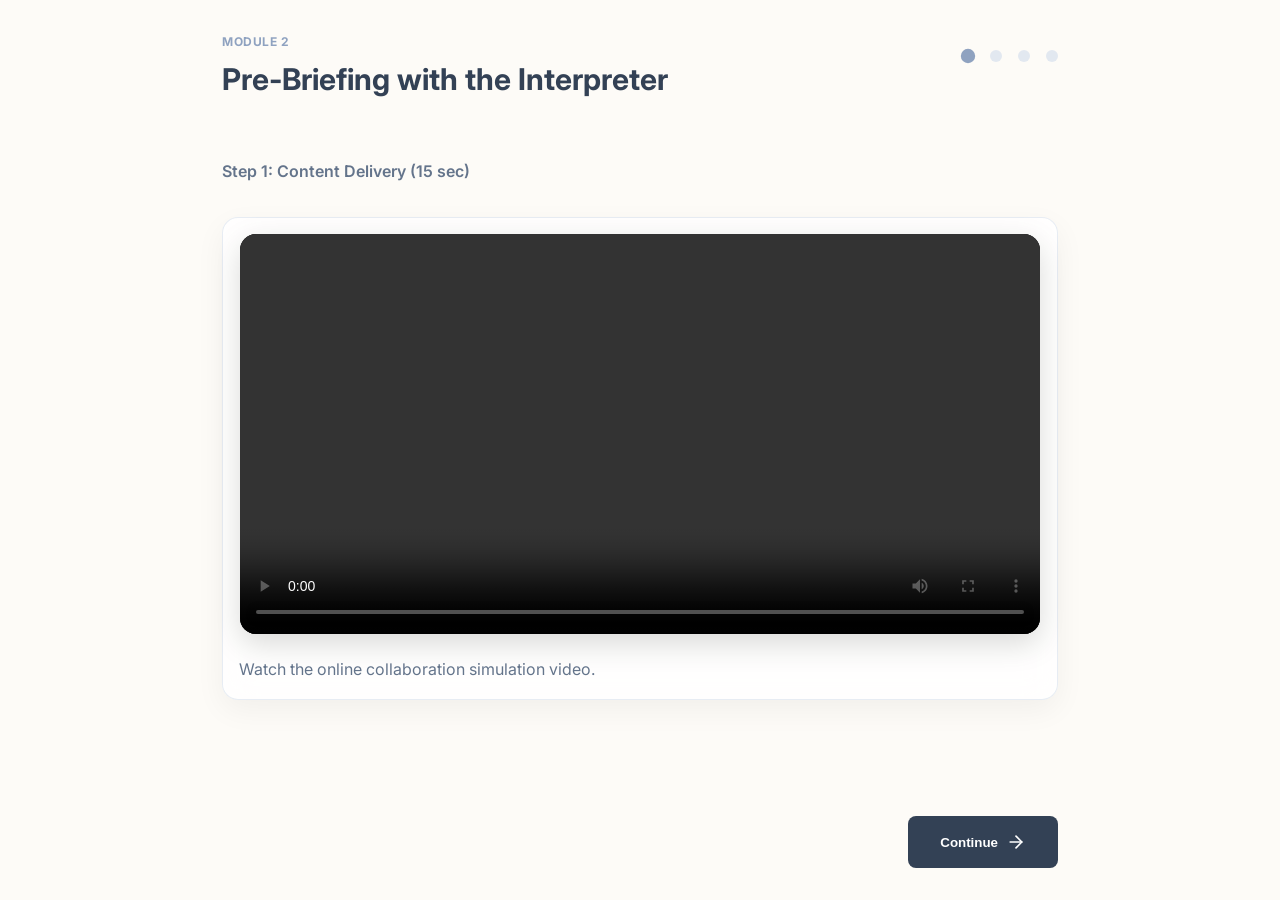
==== index.html @ 5438ecd2 "Initial commit" ====
<!DOCTYPE html>
<html lang="en">

<head>
    <meta charset="UTF-8">
    <meta name="viewport" content="width=device-width, initial-scale=1.0">
    <title>Interpreter Collaboration Module | Nursing Excellence</title>
    <link rel="stylesheet" href="style.css">
    <link rel="preconnect" href="https://fonts.googleapis.com">
    <link rel="preconnect" href="https://fonts.gstatic.com" crossorigin>
    <link href="https://fonts.googleapis.com/css2?family=Inter:wght@400;600;700;800&display=swap" rel="stylesheet">
</head>

<body>
    <div id="app">
        <header>
            <div>
                <span class="role-label" style="color: var(--accent-color)">Module 2</span>
                <h1>Pre-Briefing with the Interpreter</h1>
            </div>
            <div class="step-indicator" id="stepIndicator">
                <div class="step-dot active"></div>
                <div class="step-dot"></div>
                <div class="step-dot"></div>
                <div class="step-dot"></div>
            </div>
        </header>

        <main id="mainContent">
            <!-- Content will be injected by main.js -->
        </main>

        <footer style="margin-top: auto; padding-top: 2rem; display: flex; justify-content: space-between;">
            <div id="navLeft"></div>
            <div id="navRight">
                <button class="btn" id="nextBtn">Continue <svg width="20" height="20" viewBox="0 0 24 24" fill="none"
                        stroke="currentColor" stroke-width="2" stroke-linecap="round" stroke-linejoin="round">
                        <line x1="5" y1="12" x2="19" y2="12"></line>
                        <polyline points="12 5 19 12 12 19"></polyline>
                    </svg></button>
            </div>
        </footer>
    </div>
    <script src="./main.js"></script>
</body>

</html>
---- style.css ----
:root {
  /* New Softer, Bird-Inspired Palette */
  --primary-bg: #fdfbf7;
  /* Warm white/cream */
  --secondary-bg: #ffffff;
  --text-main: #334155;
  --text-muted: #64748b;
  --border-color: #e2e8f0;

  --accent-color: #8FA2C0;
  /* Light Steel Blue (Nurse Owl) */
  --accent-soft: rgba(143, 162, 192, 0.15);

  --interpreter-color: #C1B08C;
  /* Warm Beige (Interpreter Owl) */
  --interpreter-soft: rgba(193, 176, 140, 0.15);

  --patient-color: #8F9779;
  /* Sage Green (Patient Robin Beanie) */
  --patient-soft: rgba(143, 151, 121, 0.15);

  --warning: #DEB887;
  /* Golden/Mustard Yellow */
  --success: #65a30d;
  --danger: #ef4444;

  --radius-lg: 16px;
  --radius-md: 8px;
  --blur: 16px;
}

* {
  box-sizing: border-box;
  margin: 0;
  padding: 0;
}

body {
  font-family: 'Inter', system-ui, -apple-system, sans-serif;
  background-color: var(--primary-bg);
  color: var(--text-main);
  line-height: 1.6;
  min-height: 100vh;
  display: flex;
  flex-direction: column;
  overflow-x: hidden;
  transition: background-color 0.5s ease;
}

#app {
  max-width: 900px;
  margin: 0 auto;
  padding: 2rem;
  width: 100%;
  flex: 1;
  display: flex;
  flex-direction: column;
}

/* Header & Progress */
header {
  margin-bottom: 3rem;
  display: flex;
  justify-content: space-between;
  align-items: center;
}

.step-indicator {
  display: flex;
  gap: 1rem;
  margin-bottom: 2rem;
}

.step-dot {
  width: 12px;
  height: 12px;
  border-radius: 50%;
  background: var(--border-color);
  transition: all 0.3s ease;
}

.step-dot.active {
  background: var(--accent-color);
  transform: scale(1.2);
}

.step-dot.completed {
  background: var(--success);
}

/* Common Layouts */
.glass-card {
  background: rgba(255, 255, 255, 0.8);
  backdrop-filter: blur(var(--blur));
  -webkit-backdrop-filter: blur(var(--blur));
  border: 1px solid rgba(226, 232, 240, 0.8);
  border-radius: var(--radius-lg);
  padding: 2rem;
  box-shadow: 0 10px 30px rgba(0, 0, 0, 0.05);
  margin-bottom: 2rem;
  transition: all 0.5s ease;
}

h1 {
  font-size: 1.875rem;
  font-weight: 700;
  margin-bottom: 0.5rem;
  color: var(--text-main);
}

.subtitle {
  color: var(--text-muted);
  font-size: 1rem;
  margin-bottom: 2rem;
  font-weight: 600;
}

/* Character Avatars */
.avatar {
  width: 100px;
  height: 100px;
  display: flex;
  align-items: center;
  justify-content: center;
  transition: transform 0.3s cubic-bezier(0.175, 0.885, 0.32, 1.275);
}

.avatar.rn {
  color: var(--accent-color);
}

.avatar.interpreter {
  color: var(--interpreter-color);
}

.avatar.patient {
  color: var(--patient-color);
}

.avatar.speaking {
  transform: scale(1.15);
}

.avatar.speaking .char-img {
  filter: drop-shadow(0 8px 15px rgba(0, 0, 0, 0.25));
}

/* Dialogue Entry */
.dialogue-container {
  display: flex;
  flex-direction: column;
  gap: 1.5rem;
  margin-bottom: 2rem;
}

.dialogue-row {
  display: flex;
  gap: 1rem;
  opacity: 0;
  transform: translateY(20px);
  animation: slideIn 0.5s forwards ease-out;
  align-items: flex-end;
}

.dialogue-row.interpreter-row {
  flex-direction: row-reverse;
}

.bubble {
  max-width: 80%;
  padding: 1rem 1.5rem;
  border-radius: var(--radius-lg);
  position: relative;
  background: var(--secondary-bg);
  border: 1px solid var(--border-color);
  box-shadow: 0 4px 6px rgba(0, 0, 0, 0.02);
}

@keyframes slideIn {
  to {
    opacity: 1;
    transform: translateY(0);
  }
}

.bubble.rn {
  border-bottom-left-radius: 4px;
  border-left: 4px solid var(--accent-color);
}

.bubble.interpreter {
  border-bottom-right-radius: 4px;
  border-right: 4px solid var(--interpreter-color);
  background: var(--interpreter-soft);
}

.role-label {
  font-size: 0.75rem;
  font-weight: 700;
  text-transform: uppercase;
  letter-spacing: 0.05em;
  margin-bottom: 0.25rem;
  display: block;
}

.role-label.rn {
  color: var(--accent-color);
}

.role-label.interpreter {
  color: var(--interpreter-color);
}

/* Hotspots & Popups */
.hotspot {
  cursor: pointer;
  background: var(--accent-soft);
  border-bottom: 2px dashed var(--accent-color);
  transition: all 0.2s;
  padding: 0 4px;
  border-radius: 4px;
  position: relative;
}

.hotspot:hover {
  background: var(--accent-color);
  color: white;
}

.popup-tooltip {
  position: absolute;
  z-index: 100;
  background: white;
  border-radius: var(--radius-md);
  padding: 1rem;
  box-shadow: 0 10px 25px rgba(0, 0, 0, 0.15);
  width: 250px;
  font-size: 0.9rem;
  line-height: 1.4;
  color: var(--text-main);
  opacity: 0;
  transform: translateY(10px);
  pointer-events: none;
  transition: all 0.3s cubic-bezier(0.175, 0.885, 0.32, 1.275);
  border-left: 4px solid var(--accent-color);
}

.popup-tooltip.active {
  opacity: 1;
  transform: translateY(0);
  pointer-events: auto;
}

/* Triangle Graphic */
.graphic-container {
  display: flex;
  justify-content: center;
  align-items: center;
  padding: 4rem 0;
  position: relative;
  min-height: 400px;
}

.triangle-svg {
  position: absolute;
  top: 50%;
  left: 50%;
  transform: translate(-50%, -50%);
  width: 300px;
  height: 260px;
  z-index: 1;
  pointer-events: none;
}

.node-container {
  position: absolute;
  z-index: 10;
  display: flex;
  flex-direction: column;
  align-items: center;
  gap: 0.5rem;
  cursor: help;
}

.node-container.rn-node {
  top: 10%;
  left: 50%;
  transform: translateX(-50%);
}

.node-container.int-node {
  bottom: 10%;
  right: 20%;
}

.node-container.pat-node {
  bottom: 10%;
  left: 20%;
}

.node {
  width: 150px;
  height: 150px;
  display: flex;
  align-items: center;
  justify-content: center;
  transition: all 0.3s ease;
}

.char-img {
  width: 100%;
  height: 100%;
  object-fit: contain;
  filter: drop-shadow(0 10px 15px rgba(0, 0, 0, 0.15));
}

.node-container:hover .node {
  transform: scale(1.1);
}

.node-text {
  font-weight: 700;
  color: var(--text-main);
  background: rgba(255, 255, 255, 0.8);
  padding: 2px 8px;
  border-radius: 4px;
}

/* Buttons */
.btn {
  background: var(--text-main);
  color: white;
  border: none;
  padding: 1rem 2rem;
  border-radius: var(--radius-md);
  font-weight: 600;
  cursor: pointer;
  transition: all 0.2s;
  display: inline-flex;
  align-items: center;
  gap: 0.5rem;
}

.btn:hover {
  transform: translateY(-2px);
  box-shadow: 0 4px 15px rgba(0, 0, 0, 0.15);
  background: #1e293b;
}

.btn-record {
  background: var(--danger);
}

.btn-record.recording {
  animation: pulse 1.5s infinite;
}

@keyframes pulse {
  0% {
    transform: scale(1);
    box-shadow: 0 0 0 0 rgba(239, 68, 68, 0.4);
  }

  70% {
    transform: scale(1.05);
    box-shadow: 0 0 0 15px rgba(239, 68, 68, 0);
  }

  100% {
    transform: scale(1);
    box-shadow: 0 0 0 0 rgba(239, 68, 68, 0);
  }
}

/* Results & Badges */
.badge-container {
  display: flex;
  flex-direction: column;
  align-items: center;
  margin-bottom: 2rem;
  padding: 2rem;
  background: linear-gradient(135deg, rgba(255, 255, 255, 1) 0%, rgba(243, 244, 246, 1) 100%);
  border-radius: var(--radius-lg);
  border: 1px solid var(--warning);
  box-shadow: 0 10px 20px rgba(222, 184, 135, 0.15);
}

.badge-icon {
  font-size: 4rem;
  margin-bottom: 1rem;
  animation: bounceIn 0.8s cubic-bezier(0.175, 0.885, 0.32, 1.275);
}

@keyframes bounceIn {
  0% {
    transform: scale(0);
    opacity: 0;
  }

  50% {
    transform: scale(1.2);
  }

  100% {
    transform: scale(1);
    opacity: 1;
  }
}

.badge-title {
  font-size: 1.5rem;
  font-weight: 800;
  color: var(--warning);
  text-transform: uppercase;
  letter-spacing: 0.05em;
  margin-bottom: 0.5rem;
  text-align: center;
}

.feedback-text {
  font-style: italic;
  color: var(--text-main);
  text-align: center;
  max-width: 500px;
  line-height: 1.8;
  padding: 1rem;
  background: white;
  border-radius: var(--radius-md);
  box-shadow: inset 0 2px 4px rgba(0, 0, 0, 0.02);
}

.criterion-list {
  list-style: none;
}

.criterion-item {
  display: flex;
  align-items: center;
  gap: 1rem;
  padding: 0.75rem 0;
  border-bottom: 1px solid var(--border-color);
}

.status-icon {
  width: 16px;
  height: 16px;
  border-radius: 50%;
}

.status-icon.met {
  background: var(--success);
}

.status-icon.unmet {
  background: var(--danger);
  box-shadow: inset 0 0 0 2px white;
}

/* --- Chat Bubble Layout --- */
.chat-container {
  display: flex;
  flex-direction: column;
  gap: 1.5rem;
  padding: 1rem 0;
}

.chat-message {
  display: flex;
  align-items: flex-end;
  gap: 1rem;
  max-width: 85%;
}

.chat-message.left {
  align-self: flex-start;
}

.chat-message.right {
  align-self: flex-end;
  flex-direction: row-reverse;
}

.chat-avatar-wrapper {
  width: 50px;
  height: 50px;
  flex-shrink: 0;
  border-radius: 50%;
}

.chat-bubble {
  padding: 1rem 1.2rem;
  font-size: 1.05rem;
  line-height: 1.5;
  border-radius: 20px;
  position: relative;
  box-shadow: 0 4px 10px rgba(0, 0, 0, 0.05);
}

.chat-message.left .chat-bubble {
  background: white;
  border: 1px solid var(--border-color);
  border-bottom-left-radius: 4px;
}

.chat-message.right .chat-bubble {
  background: var(--interpreter-color);
  color: white;
  border-bottom-right-radius: 4px;
}

/* Make right bubbles' tooltip readable */
.chat-message.right .popup-tooltip {
  color: var(--text-color);
}

/* --- Wing Flap Animation --- */
#wingsSvg {
  position: absolute;
  top: 50%;
  left: 50%;
  transform: translate(-50%, -50%);
  width: 320px;
  height: 200px;
  z-index: -1;
  opacity: 0;
  transition: opacity 0.4s ease;
  pointer-events: none;
}

#wingsSvg.active {
  opacity: 1;
}

.wing-left {
  transform-origin: 160px 100px;
}

.wing-right {
  transform-origin: 160px 100px;
}

#wingsSvg.active .wing-left {
  animation: flap-left 1.2s infinite alternate ease-in-out;
}

#wingsSvg.active .wing-right {
  animation: flap-right 1.2s infinite alternate ease-in-out;
}

@keyframes flap-left {
  0% {
    transform: rotate(0deg) scale(0.9);
    fill: var(--accent-light);
  }

  100% {
    transform: rotate(-15deg) scale(1.1);
    fill: var(--accent-color);
  }
}

@keyframes flap-right {
  0% {
    transform: rotate(0deg) scale(0.9);
    fill: var(--accent-light);
  }

  100% {
    transform: rotate(15deg) scale(1.1);
    fill: var(--accent-color);
  }
}

/* --- V1.5 Full-Screen Layouts --- */

/* Step 2: Visual Novel Layout */
#step2 {
  position: relative;
  overflow: hidden;
}

.vn-character-bg {
  position: fixed;
  bottom: 0px;
  width: 45%;
  height: 95vh;
  z-index: 0;
  pointer-events: none;
  display: flex;
  align-items: flex-end;
}

.vn-character-bg.left {
  left: -2%;
  justify-content: flex-start;
}

.vn-character-bg.right {
  right: -2%;
  justify-content: flex-end;
}

.vn-character-bg img {
  width: auto;
  max-width: 100%;
  max-height: 100%;
  object-fit: contain;
  object-position: bottom;
  filter: drop-shadow(0 10px 20px rgba(0, 0, 0, 0.15));
}

#hotspotTranscript {
  width: 40%;
  margin: 0 auto;
  position: relative;
  z-index: 10;
  background: rgba(255, 255, 255, 0.7);
  backdrop-filter: blur(10px);
  -webkit-backdrop-filter: blur(10px);
  padding: 1rem;
  border-radius: var(--radius-lg);
  box-shadow: 0 8px 32px rgba(0, 0, 0, 0.1);
  border: 1px solid rgba(255, 255, 255, 0.4);
}

/* Step 4: Hero Recording Layout */
#step4 {
  position: relative;
  overflow: hidden;
}

.winged-owl-bg {
  position: fixed;
  bottom: -12vh;
  left: 0;
  width: 100vw;
  height: 50vh;
  z-index: 20;
  pointer-events: none;
  display: flex;
  justify-content: center;
  align-items: flex-end;
}

.winged-owl-bg img {
  width: auto;
  max-width: 110%;
  height: 100%;
  object-fit: contain;
  object-position: bottom;
  transition: transform 0.4s cubic-bezier(0.175, 0.885, 0.32, 1.275), filter 0.4s ease;
  filter: drop-shadow(0 10px 20px rgba(0, 0, 0, 0.1));
}

.winged-owl-bg.recording-active img {
  animation: giant-wing-flap 2s infinite alternate ease-in-out;
}

@keyframes giant-wing-flap {
  0% {
    transform: scale(1) translateY(0);
    filter: drop-shadow(0 10px 20px rgba(78, 205, 196, 0.3));
  }

  100% {
    transform: scale(1.03) translateY(-20px);
    filter: drop-shadow(0 30px 60px rgba(78, 205, 196, 0.8));
  }
}
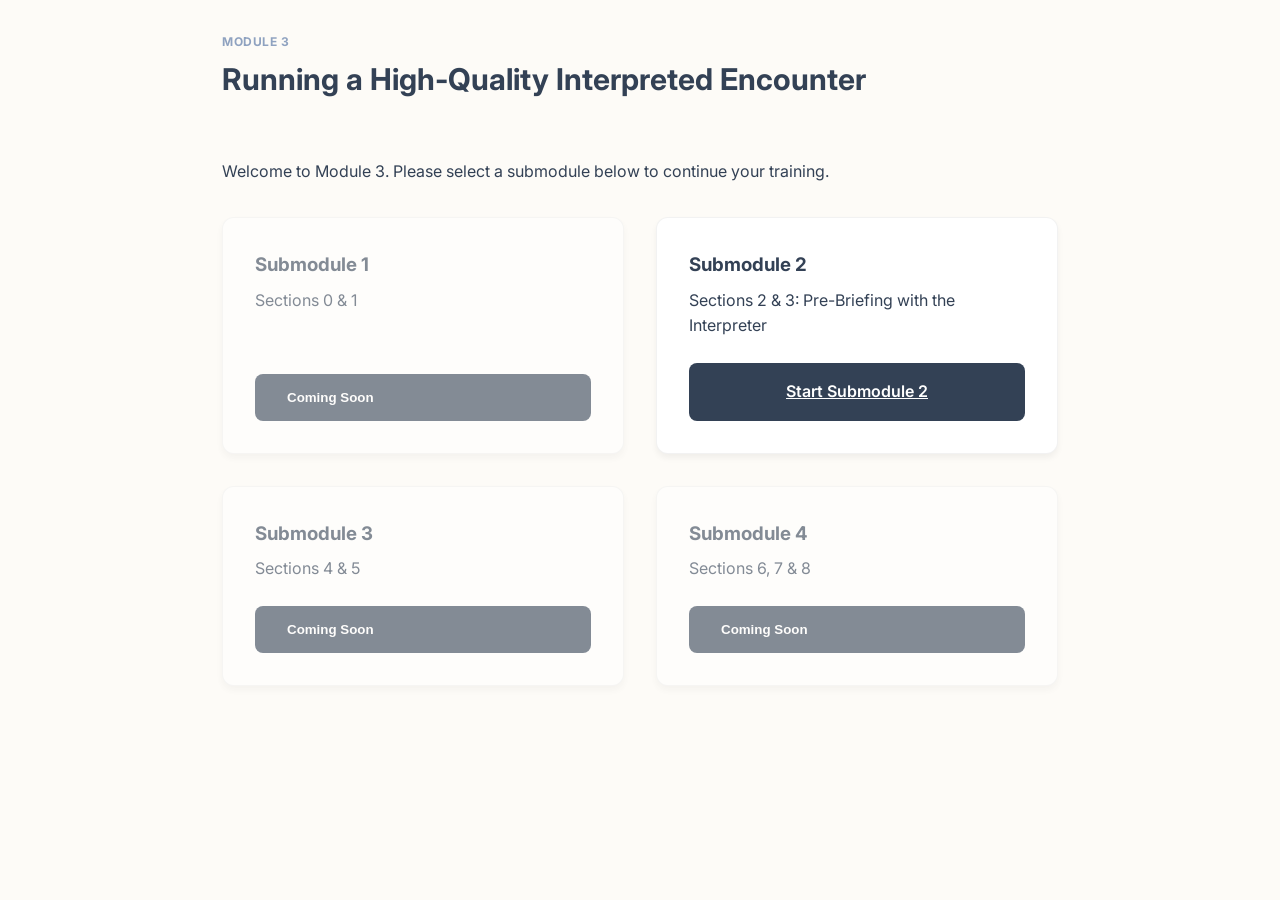
==== commit 9f0dd732: "Restructured to support multiple modules, added Hub and Submodule 2" ====
--- a/index.html
+++ b/index.html
@@ -4,44 +4,103 @@
 <head>
     <meta charset="UTF-8">
     <meta name="viewport" content="width=device-width, initial-scale=1.0">
-    <title>Interpreter Collaboration Module | Nursing Excellence</title>
+    <title>Module 3: Interpreter Collaboration | Nursing Excellence</title>
     <link rel="stylesheet" href="style.css">
     <link rel="preconnect" href="https://fonts.googleapis.com">
     <link rel="preconnect" href="https://fonts.gstatic.com" crossorigin>
     <link href="https://fonts.googleapis.com/css2?family=Inter:wght@400;600;700;800&display=swap" rel="stylesheet">
+    <style>
+        .module-grid {
+            display: grid;
+            grid-template-columns: repeat(auto-fit, minmax(300px, 1fr));
+            gap: 2rem;
+            margin-top: 2rem;
+        }
+
+        .module-card {
+            background-color: white;
+            border-radius: 12px;
+            padding: 2rem;
+            box-shadow: 0 4px 6px rgba(0, 0, 0, 0.05);
+            border: 1px solid rgba(0, 0, 0, 0.05);
+            transition: transform 0.2s, box-shadow 0.2s;
+            display: flex;
+            flex-direction: column;
+        }
+
+        .module-card:hover {
+            transform: translateY(-5px);
+            box-shadow: 0 10px 15px rgba(0, 0, 0, 0.1);
+        }
+
+        .module-card h3 {
+            margin-top: 0;
+            color: var(--primary-color);
+            margin-bottom: 0.5rem;
+        }
+
+        .module-card p {
+            color: var(--secondary-color);
+            margin-bottom: 1.5rem;
+            flex-grow: 1;
+        }
+
+        .module-card .btn {
+            width: 100%;
+            text-align: center;
+        }
+
+        .module-disabled {
+            opacity: 0.6;
+            pointer-events: none;
+        }
+    </style>
 </head>
 
 <body>
     <div id="app">
         <header>
             <div>
-                <span class="role-label" style="color: var(--accent-color)">Module 2</span>
-                <h1>Pre-Briefing with the Interpreter</h1>
-            </div>
-            <div class="step-indicator" id="stepIndicator">
-                <div class="step-dot active"></div>
-                <div class="step-dot"></div>
-                <div class="step-dot"></div>
-                <div class="step-dot"></div>
+                <span class="role-label" style="color: var(--accent-color)">Module 3</span>
+                <h1>Running a High-Quality Interpreted Encounter</h1>
             </div>
         </header>
 
-        <main id="mainContent">
-            <!-- Content will be injected by main.js -->
+        <main>
+            <p>Welcome to Module 3. Please select a submodule below to continue your training.</p>
+
+            <div class="module-grid">
+                <!-- Submodule 1 -->
+                <div class="module-card module-disabled">
+                    <h3>Submodule 1</h3>
+                    <p>Sections 0 & 1</p>
+                    <button class="btn btn-outline" disabled>Coming Soon</button>
+                </div>
+
+                <!-- Submodule 2 -->
+                <div class="module-card">
+                    <h3>Submodule 2</h3>
+                    <p>Sections 2 & 3: Pre-Briefing with the Interpreter</p>
+                    <a href="submodule2.html" class="btn" style="display: block;">Start Submodule 2</a>
+                </div>
+
+                <!-- Submodule 3 -->
+                <div class="module-card module-disabled">
+                    <h3>Submodule 3</h3>
+                    <p>Sections 4 & 5</p>
+                    <button class="btn btn-outline" disabled>Coming Soon</button>
+                </div>
+
+                <!-- Submodule 4 -->
+                <div class="module-card module-disabled">
+                    <h3>Submodule 4</h3>
+                    <p>Sections 6, 7 & 8</p>
+                    <button class="btn btn-outline" disabled>Coming Soon</button>
+                </div>
+            </div>
         </main>
-
-        <footer style="margin-top: auto; padding-top: 2rem; display: flex; justify-content: space-between;">
-            <div id="navLeft"></div>
-            <div id="navRight">
-                <button class="btn" id="nextBtn">Continue <svg width="20" height="20" viewBox="0 0 24 24" fill="none"
-                        stroke="currentColor" stroke-width="2" stroke-linecap="round" stroke-linejoin="round">
-                        <line x1="5" y1="12" x2="19" y2="12"></line>
-                        <polyline points="12 5 19 12 12 19"></polyline>
-                    </svg></button>
-            </div>
-        </footer>
     </div>
-    <script src="./main.js"></script>
+    <script src="./shared.js"></script>
 </body>
 
 </html>
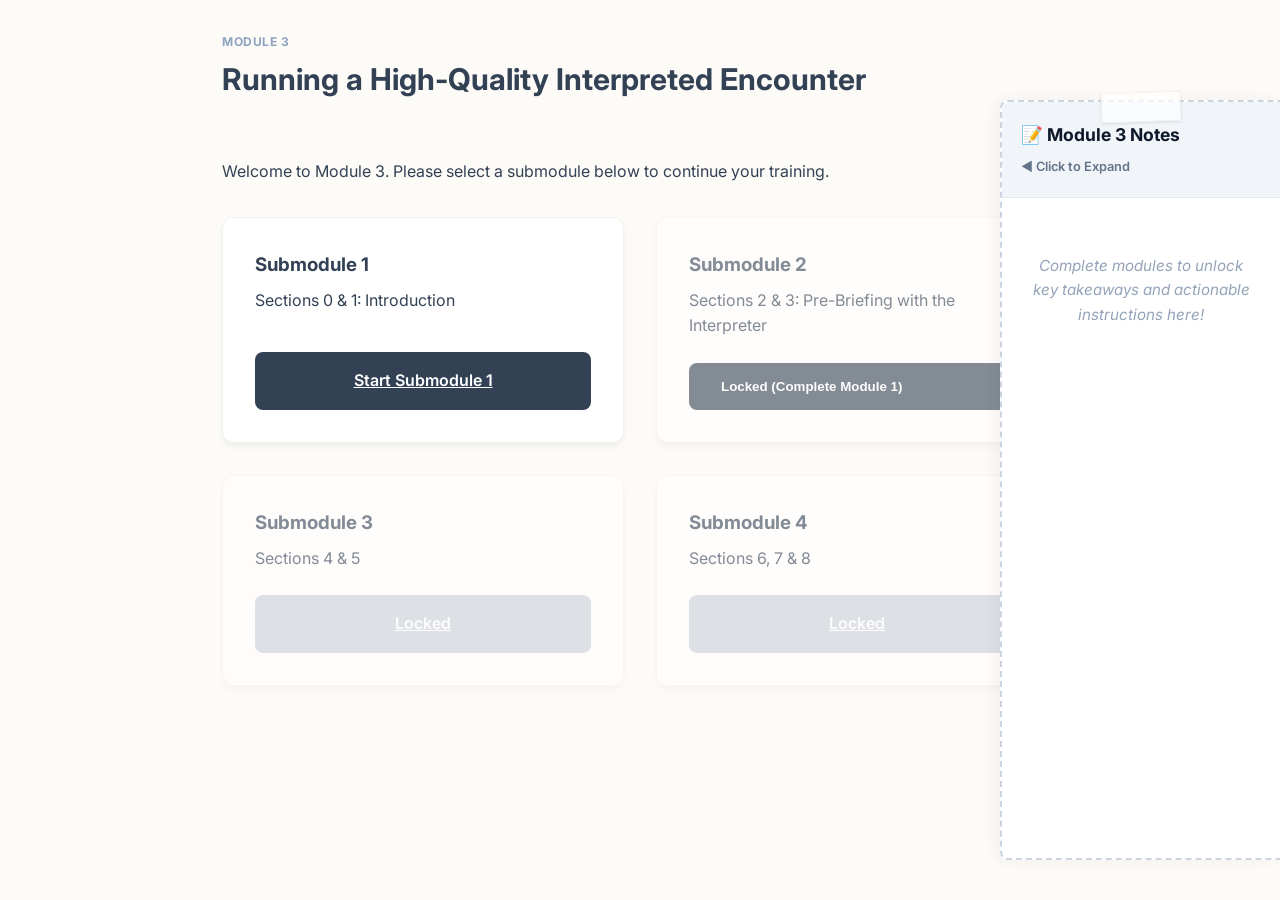
==== commit 5768f39b: "Update notes download to .doc format, refine headers, and fix UI copy" ====
--- a/index.html
+++ b/index.html
@@ -70,36 +70,251 @@
             <p>Welcome to Module 3. Please select a submodule below to continue your training.</p>
 
             <div class="module-grid">
-                <!-- Submodule 1 -->
-                <div class="module-card module-disabled">
+                <!-- Submodule 1 (Always unlocked by default) -->
+                <div class="module-card" id="submodule1-card">
                     <h3>Submodule 1</h3>
-                    <p>Sections 0 & 1</p>
-                    <button class="btn btn-outline" disabled>Coming Soon</button>
+                    <p>Sections 0 & 1: Introduction</p>
+                    <div class="action-container">
+                        <a href="submodule1.html" class="btn" style="display: block;">Start Submodule 1</a>
+                    </div>
                 </div>
 
                 <!-- Submodule 2 -->
-                <div class="module-card">
+                <div class="module-card module-disabled" id="submodule2-card">
                     <h3>Submodule 2</h3>
                     <p>Sections 2 & 3: Pre-Briefing with the Interpreter</p>
-                    <a href="submodule2.html" class="btn" style="display: block;">Start Submodule 2</a>
+                    <div class="action-container">
+                        <button class="btn btn-outline" disabled>Locked (Complete Module 1)</button>
+                    </div>
                 </div>
 
                 <!-- Submodule 3 -->
-                <div class="module-card module-disabled">
+                <div class="module-card module-disabled" id="submodule3-card">
                     <h3>Submodule 3</h3>
                     <p>Sections 4 & 5</p>
-                    <button class="btn btn-outline" disabled>Coming Soon</button>
+                    <div class="action-container">
+                        <a href="#" class="btn"
+                            style="opacity: 0.5; background: #94a3b8; cursor: not-allowed; display: block;"
+                            onclick="return false;">Locked</a>
+                    </div>
                 </div>
 
                 <!-- Submodule 4 -->
-                <div class="module-card module-disabled">
+                <div class="module-card module-disabled" id="submodule4-card">
                     <h3>Submodule 4</h3>
                     <p>Sections 6, 7 & 8</p>
-                    <button class="btn btn-outline" disabled>Coming Soon</button>
+                    <div class="action-container">
+                        <a href="#" class="btn"
+                            style="opacity: 0.5; background: #94a3b8; cursor: not-allowed; display: block;"
+                            onclick="return false;">Locked</a>
+                    </div>
                 </div>
             </div>
+
+            <!-- Global Notes Panel on Hub -->
+            <div id="globalNotes" class="notes-panel collapsed"
+                style="position: fixed; top: 100px; right: 0; width: 280px; bottom: 40px; background: white; border-left: 2px dashed #cbd5e1; border-top: 2px dashed #cbd5e1; border-bottom: 2px dashed #cbd5e1; border-radius: 8px 0 0 8px; transition: width 0.4s cubic-bezier(0.4, 0, 0.2, 1); display: flex; flex-direction: column; box-shadow: -4px 0 15px rgba(0,0,0,0.05); z-index: 100;">
+
+                <!-- Fake tape -->
+                <div
+                    style="position: absolute; top: -10px; left: 50%; transform: translateX(-50%) rotate(-2deg); width: 80px; height: 30px; background: rgba(255, 255, 255, 0.7); border: 1px solid rgba(0,0,0,0.05); box-shadow: 0 1px 3px rgba(0,0,0,0.1); z-index: 10; font-size: 0; pointer-events: none;">
+                    tape</div>
+
+                <div
+                    style="padding: 1.2rem; background: #f1f5f9; border-bottom: 1px solid #e2e8f0; font-weight: bold; display: flex; justify-content: space-between; align-items: center; flex-wrap: wrap; gap: 8px; border-radius: 8px 0 0 0; cursor: pointer;">
+                    <span style="font-family: inherit; font-size: 1.1rem; color: #0f172a; white-space: nowrap;">📝
+                        Module 3 Notes</span>
+                    <span style="font-size: 0.8em; color: #64748b; font-weight: 600; white-space: nowrap;">◀ Click to
+                        Expand</span>
+                </div>
+
+                <div
+                    style="display: flex; flex: 1; overflow: hidden; padding: 1.5rem; gap: 1.5rem; overflow-x: visible;">
+
+                    <!-- Empty State Placeholder -->
+                    <div id="emptyNotesMessage"
+                        style="color: #94a3b8; font-size: 0.95rem; text-align: center; margin-top: 2rem; width: 100%; font-style: italic; display: none;">
+                        Complete modules to unlock key takeaways and actionable instructions here!
+                    </div>
+
+                    <!-- Green Content (Hidden until Submodule 1 complete) -->
+                    <div class="green-content"
+                        style="flex: 0 0 240px; display: none; flex-direction: column; align-items: center; overflow-y: auto; overflow-x: visible; padding-right: 10px;">
+                        <div
+                            style="background: rgba(34, 197, 94, 0.1); color: #15803d; padding: 0.3rem 0.8rem; border-radius: 20px; font-weight: 700; font-size: 0.75rem; text-transform: uppercase; letter-spacing: 0.5px; margin-bottom: 1.5rem; border: 1px solid rgba(34, 197, 94, 0.3);">
+                            Always Bear in Mind
+                        </div>
+                        <h4
+                            style="color: #16a34a; margin-bottom: 2rem; font-size: 0.95rem; text-transform: uppercase; letter-spacing: 0.5px; border-bottom: 2px solid #16a34a; padding-bottom: 0.2rem;">
+                            Communication Triangle</h4>
+
+                        <div class="graphic-container"
+                            style="position: relative; width: 100%; height: 260px; min-height: 260px; padding: 20px 0; margin-top: 10px; display: block; overflow: visible;">
+                            <svg class="triangle-svg" viewBox="0 0 300 260"
+                                style="position: absolute; top: 0; left: 0; transform: none; width: 100%; height: 100%; z-index: 1;">
+                                <path d="M150 20 L255 230 L45 230 Z" fill="none" stroke="#16a34a" stroke-width="3"
+                                    stroke-dasharray="6,4" />
+                            </svg>
+
+                            <div class="node-container rn-node"
+                                style="position: absolute; top: -10px; left: 50%; transform: translateX(-50%); z-index: 2; text-align: center;">
+                                <div class="node"
+                                    style="width: 50px; height: 50px; background: white; border-radius: 50%; border: 2px solid #16a34a; display: flex; align-items: center; justify-content: center; overflow: hidden; cursor: pointer;">
+                                    <img src="./assets/nurse.png" style="width: 100%; height: 100%; object-fit: cover;"
+                                        alt="RN">
+                                </div>
+                                <div class="node-text"
+                                    style="font-size: 0.85rem; margin-top: 6px; font-weight: 700; color: #16a34a;">RN
+                                </div>
+                            </div>
+
+                            <div class="node-container int-node"
+                                style="position: absolute; bottom: 0; right: 8px; z-index: 2; text-align: center;">
+                                <div class="node"
+                                    style="width: 50px; height: 50px; background: white; border-radius: 50%; border: 2px solid #16a34a; display: flex; align-items: center; justify-content: center; overflow: hidden; cursor: pointer;">
+                                    <img src="./assets/interpreter.png"
+                                        style="width: 100%; height: 100%; object-fit: cover;" alt="Interpreter">
+                                </div>
+                                <div class="node-text"
+                                    style="font-size: 0.85rem; margin-top: 6px; font-weight: 700; color: #16a34a;">
+                                    Interpreter</div>
+                            </div>
+
+                            <div class="node-container pat-node"
+                                style="position: absolute; bottom: 0; left: 8px; z-index: 2; text-align: center;">
+                                <div class="node"
+                                    style="width: 50px; height: 50px; background: white; border-radius: 50%; border: 2px solid #16a34a; display: flex; align-items: center; justify-content: center; overflow: hidden; cursor: pointer;">
+                                    <img src="./assets/patient.png"
+                                        style="width: 100%; height: 100%; object-fit: cover;" alt="Patient">
+                                </div>
+                                <div class="node-text"
+                                    style="font-size: 0.85rem; margin-top: 6px; font-weight: 700; color: #16a34a;">
+                                    Patient</div>
+                            </div>
+                        </div>
+
+                        <div style="margin-top: 1.5rem; width: 100%; text-align: left;">
+                            <h5
+                                style="color: #16a34a; margin-bottom: 0.5rem; font-size: 0.85rem; text-transform: uppercase; letter-spacing: 0.5px; border-bottom: 1px dotted #16a34a; padding-bottom: 0.2rem;">
+                                Interpreting Methods</h5>
+                            <ul
+                                style="padding-left: 1.2rem; font-size: 0.85rem; line-height: 1.4; color: #166534; margin-top: 0.5rem;">
+                                <li class="hover-note-line" style="margin-bottom: 0.4rem;">
+                                    <span>Turn-taking with the interpreter</span>
+                                    <button class="add-note-btn" title="Add note">+</button>
+                                    <textarea class="inline-user-note hidden" id="userNoteGreen-1"
+                                        placeholder="Add personal note..."></textarea>
+                                </li>
+                                <li class="hover-note-line" style="margin-bottom: 0.4rem;">
+                                    <span>Looking at the patient</span>
+                                    <button class="add-note-btn" title="Add note">+</button>
+                                    <textarea class="inline-user-note hidden" id="userNoteGreen-2"
+                                        placeholder="Add personal note..."></textarea>
+                                </li>
+                            </ul>
+                        </div>
+                    </div>
+
+                    <!-- Blue Content (Hidden until Submodule 2: Step 2) -->
+                    <div class="blue-content"
+                        style="flex: 1; opacity: 0; transition: opacity 0.3s; color: #1e3a8a; display: none; flex-direction: column; justify-content: flex-start; border-left: 1px solid #dbeafe; padding-left: 1.5rem; min-width: 320px; overflow-y: auto; padding-right: 10px;">
+
+                        <div
+                            style="align-self: flex-start; background: rgba(30, 58, 138, 0.1); color: #1e40af; padding: 0.3rem 0.8rem; border-radius: 20px; font-weight: 700; font-size: 0.75rem; text-transform: uppercase; letter-spacing: 0.5px; margin-bottom: 1.5rem; border: 1px solid rgba(30, 58, 138, 0.3);">
+                            Only Follow at Actions
+                        </div>
+
+                        <h4
+                            style="color: #1e3a8a; margin-bottom: 1rem; font-size: 1.15rem; border-bottom: 2px solid #dbeafe; padding-bottom: 0.6rem;">
+                            Pre-briefing</h4>
+                        <div class="hover-note-line" style="margin-bottom: 0.2rem;">
+                            <p style="color: #1e3a8a; font-size: 1rem; line-height: 1.5; font-weight: 500; margin: 0;">
+                                A successful pre-briefing with interpreters should cover:
+                            </p>
+                            <button class="add-note-btn" title="Add note">+</button>
+                            <textarea class="inline-user-note hidden" id="userNote-1"
+                                placeholder="Add personal note..."></textarea>
+                        </div>
+
+                        <ul
+                            style="margin-top: 0.5rem; padding-left: 1.4rem; font-size: 0.95rem; line-height: 1.6; font-weight: 500; color: #1e3a8a;">
+                            <li class="hover-note-line" style="margin-bottom: 0.4rem;">
+                                <span><strong>Goal:</strong> The primary purpose of the interaction.</span>
+                                <button class="add-note-btn" title="Add note">+</button>
+                                <textarea class="inline-user-note hidden" id="userNote-2"
+                                    placeholder="Add personal note..."></textarea>
+                            </li>
+                            <li class="hover-note-line" style="margin-bottom: 0.4rem;">
+                                <span><strong>Jargon info:</strong> Expected medical terms to clarify.</span>
+                                <button class="add-note-btn" title="Add note">+</button>
+                                <textarea class="inline-user-note hidden" id="userNote-3"
+                                    placeholder="Add personal note..."></textarea>
+                            </li>
+                            <li class="hover-note-line" style="margin-bottom: 0.4rem;">
+                                <span><strong>Patient risk:</strong> Mental state and health literacy.</span>
+                                <button class="add-note-btn" title="Add note">+</button>
+                                <textarea class="inline-user-note hidden" id="userNote-4"
+                                    placeholder="Add personal note..."></textarea>
+                            </li>
+                            <li class="hover-note-line" style="margin-bottom: 0.4rem;">
+                                <span><strong>Culture question:</strong> Inviting interpreter insights on
+                                    culture.</span>
+                                <button class="add-note-btn" title="Add note">+</button>
+                                <textarea class="inline-user-note hidden" id="userNote-5"
+                                    placeholder="Add personal note..."></textarea>
+                            </li>
+                            <li class="hover-note-line" style="margin-bottom: 0.4rem;">
+                                <span><strong>Turn-taking rule:</strong> Short, one-sentence pacing.</span>
+                                <button class="add-note-btn" title="Add note">+</button>
+                                <textarea class="inline-user-note hidden" id="userNote-6"
+                                    placeholder="Add personal note..."></textarea>
+                            </li>
+                        </ul>
+
+                        <div
+                            style="margin-top: 1.5rem; background: #eff6ff; padding: 1.2rem; border-radius: 8px; border: 1px solid #bfdbfe; position: relative;">
+                            <span
+                                style="position: absolute; top: -10px; left: 15px; background: #eff6ff; padding: 0 8px; font-size: 0.75rem; text-transform: uppercase; font-weight: 700; color: #1e3a8a; border: 1px solid #bfdbfe; border-radius: 10px;">AI
+                                Personalized Feedback</span>
+                            <p id="notesFeedback"
+                                style="font-size: 0.95rem; color: #172554; margin: 0; font-style: italic;">
+                                "Excellent identification of key terms! Keep in mind to also establish explicit
+                                turn-taking rules upfront to ensure a smooth flow."
+                            </p>
+                        </div>
+                    </div>
+                </div>
+            </div>
+
         </main>
     </div>
+    <script>
+        // Check the local persistent state to see how far the user has unlocked the training
+        document.addEventListener('DOMContentLoaded', () => {
+            let progress = parseInt(localStorage.getItem('module3_unlockLevel') || '1');
+
+            // Logic to unlock Submodule 2
+            if (progress >= 2) {
+                const card2 = document.getElementById('submodule2-card');
+                card2.classList.remove('module-disabled');
+                card2.querySelector('.action-container').innerHTML = '<a href="submodule2.html" class="btn" style="display: block;">Start Submodule 2</a>';
+            }
+
+            // Logic to unlock Submodule 3
+            if (progress >= 3) {
+                const card3 = document.getElementById('submodule3-card');
+                card3.classList.remove('module-disabled');
+                card3.querySelector('.action-container').innerHTML = '<a href="submodule3.html" class="btn" style="display: block;">Start Submodule 3</a>';
+            }
+
+            // Logic to unlock Submodule 4
+            if (progress >= 4) {
+                const card4 = document.getElementById('submodule4-card');
+                card4.classList.remove('module-disabled');
+                card4.querySelector('.action-container').innerHTML = '<a href="submodule4.html" class="btn" style="display: block;">Start Submodule 4</a>';
+            }
+        });
+    </script>
     <script src="./shared.js"></script>
 </body>
 
--- a/style.css
+++ b/style.css
@@ -573,45 +573,71 @@
 
 /* --- V1.5 Full-Screen Layouts --- */
 
-/* Step 2: Visual Novel Layout */
+/* Step 2: Visual Novel Layout using Grid */
 #step2 {
   position: relative;
-  overflow: hidden;
+  width: 100%;
+}
+
+.step2-flex {
+  display: flex;
+  justify-content: center;
+  align-items: flex-start;
+  position: relative;
+  width: 100%;
 }
 
 .vn-character-bg {
-  position: fixed;
-  bottom: 0px;
-  width: 45%;
-  height: 95vh;
+  position: sticky;
+  top: 15vh;
+  /* Comfortably pinned to viewport while scrolling */
+  height: max-content;
+  /* Allow the box to shrink-wrap the image, maximizing visibility vertically */
+  width: 0;
+  /* Huge flex trick: takes 0 width in the row so the transcript can be as wide as it wants */
   z-index: 0;
   pointer-events: none;
   display: flex;
-  align-items: flex-end;
+  align-items: flex-start;
+  /* Anchor them at the top of their sticky box so they don't hide out of bounds below */
 }
 
 .vn-character-bg.left {
-  left: -2%;
+  justify-content: flex-end;
+}
+
+.vn-character-bg.right {
   justify-content: flex-start;
 }
 
-.vn-character-bg.right {
-  right: -2%;
-  justify-content: flex-end;
+.vn-character-bg.left img {
+  margin-right: -4rem;
+  /* Pull image tightly into the padding of the transcript box */
+}
+
+.vn-character-bg.right img {
+  margin-left: -4rem;
+  /* Pull image tightly into the padding of the transcript box */
 }
 
 .vn-character-bg img {
-  width: auto;
-  max-width: 100%;
-  max-height: 100%;
+  width: 65vw;
+  /* Need larger percentage to trigger 850px limit on smaller screens */
+  max-width: 850px;
+  /* Force huge massive image sizes */
+  min-width: 400px;
+  height: auto;
+  max-height: 120vh;
+  /* Removed 100% limit that was starving the width aspect ratio */
   object-fit: contain;
   object-position: bottom;
   filter: drop-shadow(0 10px 20px rgba(0, 0, 0, 0.15));
 }
 
 #hotspotTranscript {
-  width: 40%;
-  margin: 0 auto;
+  width: 100%;
+  max-width: 500px;
+  /* Restored to 500px per user request */
   position: relative;
   z-index: 10;
   background: rgba(255, 255, 255, 0.7);
@@ -631,9 +657,10 @@
 
 .winged-owl-bg {
   position: fixed;
-  bottom: -12vh;
+  bottom: -15vh;
   left: 0;
-  width: 100vw;
+  width: calc(100vw - 320px);
+  /* stop before the notes panel */
   height: 50vh;
   z-index: 20;
   pointer-events: none;
@@ -666,4 +693,162 @@
     transform: scale(1.03) translateY(-20px);
     filter: drop-shadow(0 30px 60px rgba(78, 205, 196, 0.8));
   }
+}
+
+/* Animations for Notes Unlocks */
+@keyframes highlight-pulse {
+  0% {
+    box-shadow: 0 0 0 0 rgba(34, 197, 94, 0.7);
+    border-color: rgba(34, 197, 94, 0.8);
+  }
+
+  50% {
+    box-shadow: 0 0 0 15px rgba(34, 197, 94, 0);
+    border-color: #cbd5e1;
+  }
+
+  100% {
+    box-shadow: 0 0 0 0 rgba(34, 197, 94, 0);
+    border-color: #cbd5e1;
+  }
+}
+
+.notes-update-glow {
+  animation: highlight-pulse 2s cubic-bezier(0.4, 0, 0.2, 1) !important;
+  border-left-color: #22c55e !important;
+  border-top-color: #22c55e !important;
+  border-bottom-color: #22c55e !important;
+}
+
+/* User Editable Inline Notes Area */
+.inline-user-note {
+  width: 100%;
+  min-height: 2.5rem;
+  background: transparent;
+  border: 1px dashed transparent;
+  border-radius: 4px;
+  color: #000000;
+  font-family: 'Inter', sans-serif;
+  font-size: 0.95rem;
+  font-weight: 600;
+  padding: 0.5rem;
+  margin: 0.2rem 0;
+  resize: vertical;
+  transition: border-color 0.2s, background-color 0.2s;
+}
+
+.inline-user-note::placeholder {
+  color: rgba(30, 58, 138, 0.4);
+  font-weight: 400;
+  font-style: italic;
+}
+
+.inline-user-note:hover,
+.inline-user-note:focus {
+  border-color: rgba(30, 58, 138, 0.3);
+  background: rgba(255, 255, 255, 0.5);
+  outline: none;
+}
+
+.inline-user-note.hidden {
+  display: none !important;
+}
+
+.hover-note-line {
+  position: relative;
+  padding-right: 25px;
+  /* space for the + button */
+}
+
+.add-note-btn {
+  position: absolute;
+  right: 0;
+  top: 2px;
+  width: 18px;
+  height: 18px;
+  border: none;
+  border-radius: 50%;
+  font-size: 14px;
+  line-height: 18px;
+  text-align: center;
+  cursor: pointer;
+  opacity: 0;
+  transition: opacity 0.2s, background 0.2s;
+  display: flex;
+  align-items: center;
+  justify-content: center;
+  padding: 0;
+}
+
+.hover-note-line:hover .add-note-btn {
+  opacity: 1;
+}
+
+/* Blue Context Defaults */
+.blue-content .add-note-btn {
+  background: #dbeafe;
+  color: #1e40af;
+}
+
+.blue-content .add-note-btn:hover {
+  background: #bfdbfe;
+}
+
+.blue-content .inline-user-note::placeholder {
+  color: rgba(30, 58, 138, 0.4);
+}
+
+.blue-content .inline-user-note:hover,
+.blue-content .inline-user-note:focus {
+  border-color: rgba(30, 58, 138, 0.3);
+}
+
+/* Green Context Defaults */
+.green-content .add-note-btn {
+  background: #dcfce7;
+  color: #166534;
+}
+
+.green-content .add-note-btn:hover {
+  background: #bbf7d0;
+}
+
+.green-content .inline-user-note::placeholder {
+  color: rgba(22, 101, 52, 0.4);
+}
+
+.green-content .inline-user-note:hover,
+.green-content .inline-user-note:focus {
+  border-color: rgba(22, 101, 52, 0.3);
+}
+
+/* Global Notes Expansion Toast Popup */
+.notes-toast {
+  position: absolute;
+  top: 50%;
+  left: 50%;
+  width: 85%;
+  background: rgba(15, 23, 42, 0.95);
+  backdrop-filter: blur(8px);
+  border: 1px solid rgba(255, 255, 255, 0.15);
+  color: white;
+  padding: 1.5rem;
+  border-radius: 12px;
+  box-shadow: 0 20px 40px rgba(0, 0, 0, 0.4);
+  font-size: 1.05rem;
+  line-height: 1.5;
+  font-weight: 500;
+  text-align: center;
+  z-index: 1000;
+  opacity: 0;
+  visibility: hidden;
+  transform: translate(-50%, -40%);
+  transition: transform 0.4s cubic-bezier(0.4, 0, 0.2, 1), opacity 0.4s, visibility 0.4s;
+  pointer-events: none;
+}
+
+.notes-toast.show {
+  transform: translate(-50%, -50%);
+  opacity: 1;
+  visibility: visible;
 }
